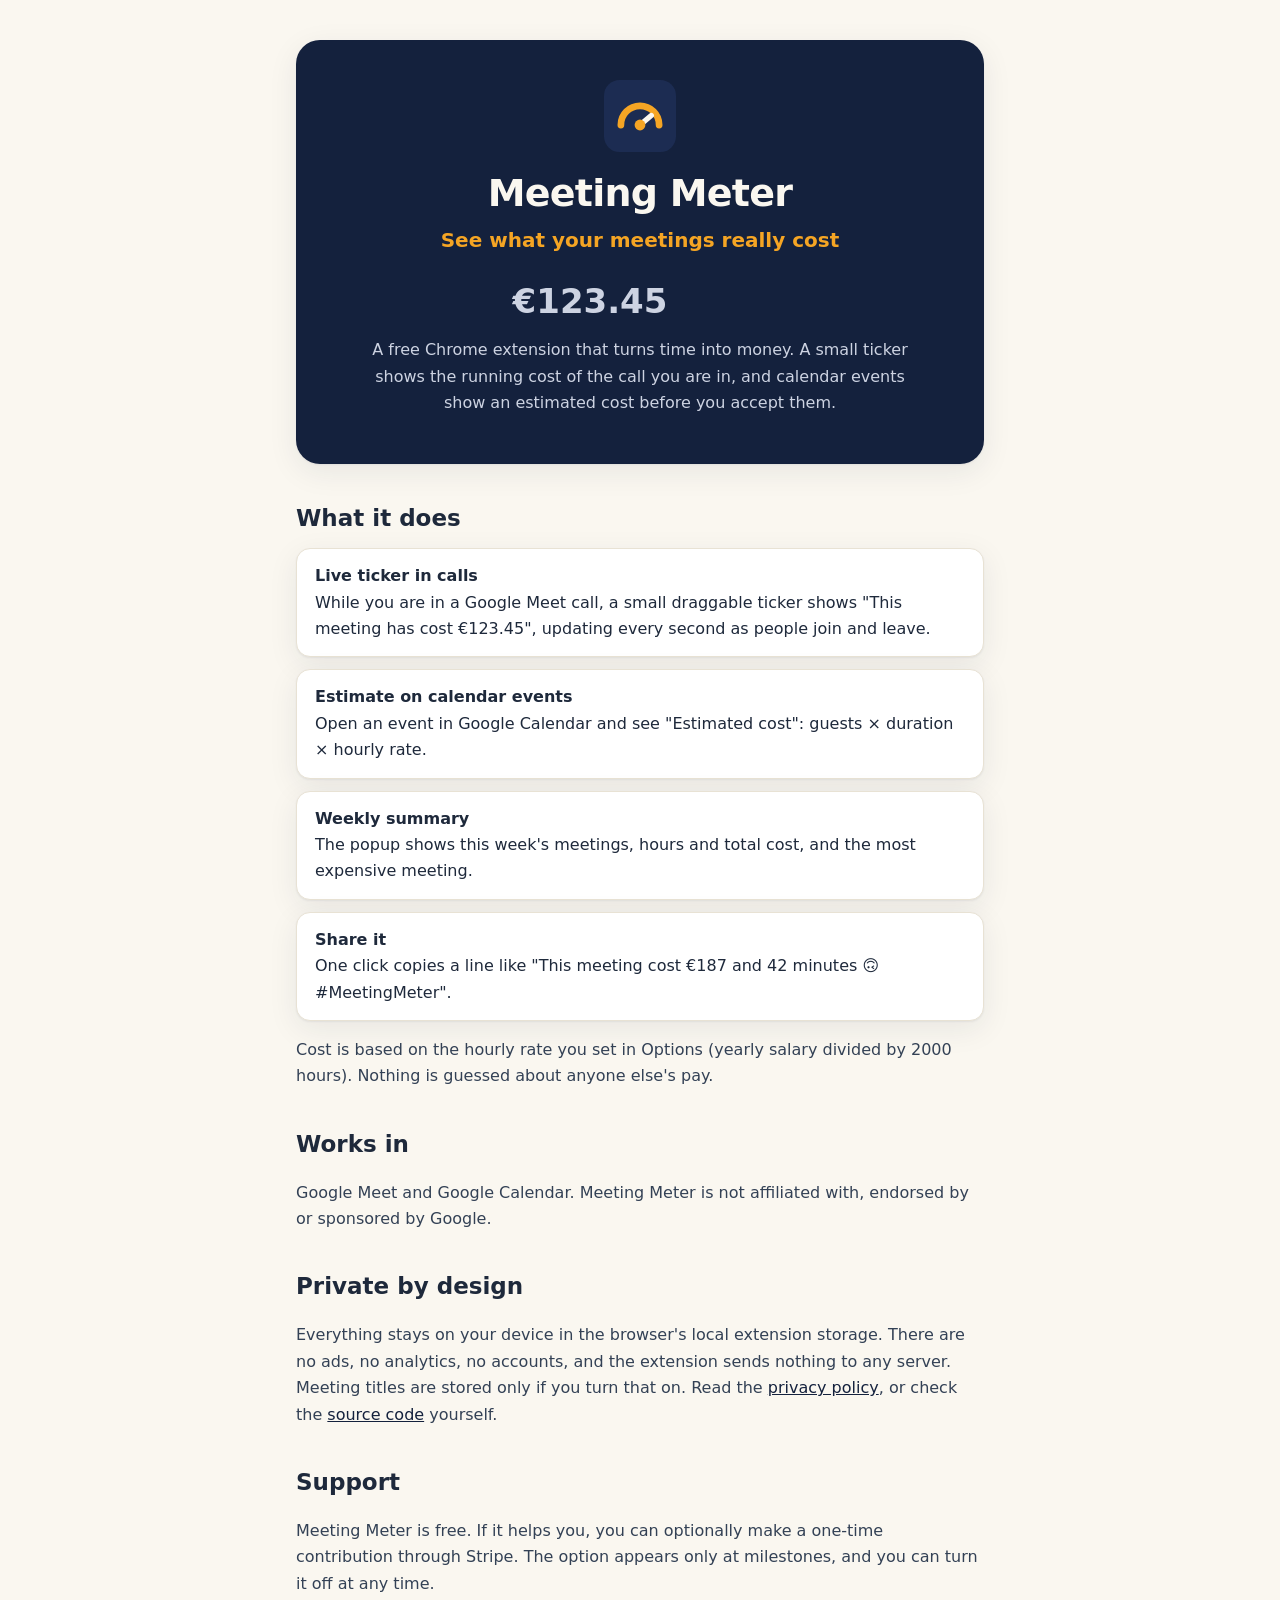
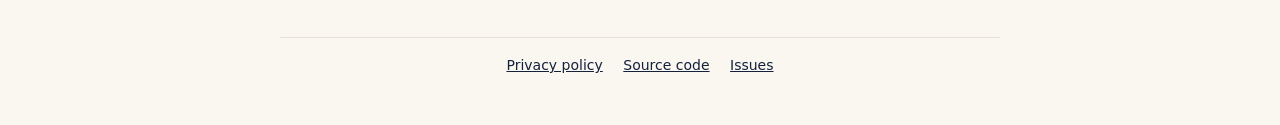
==== docs/index.html @ e9048bce "Meeting Meter 1.0.0: Meet ticker, Calendar estimate, weekly popup, Stripe donation module Co-Authore" ====
<!doctype html>
<html lang="en">
<head>
<meta charset="utf-8">
<meta name="viewport" content="width=device-width, initial-scale=1">
<title>Meeting Meter – See what your meetings cost</title>
<meta name="description" content="Meeting Meter is a free Chrome extension that shows a live cost ticker in your video calls and an estimated cost on calendar events. Private by design: everything stays on your device.">
<link rel="canonical" href="https://overcrasher.github.io/meeting-meter/">
<style>
:root{color-scheme:light dark;--bg:#faf7f0;--surface:#fff;--line:#e8e2d4;--fg:#1e293b;--muted:#334155;--navy:#14213d;--amber:#f5a524;--amber-ink:#8a5a00;--link:#14213d;--shadow:0 1px 2px rgba(20,33,61,.06),0 8px 30px rgba(20,33,61,.08)}
@media(prefers-color-scheme:dark){:root{--bg:#0e1730;--surface:#14213d;--line:#2a3a5e;--fg:#f1ede3;--muted:#c3cadb;--amber-ink:#f5a524;--link:#f5a524;--shadow:0 8px 30px rgba(0,0,0,.35)}}
*{box-sizing:border-box}body{margin:0;background:var(--bg);color:var(--fg);font:16px/1.65 -apple-system,"Segoe UI",system-ui,sans-serif;-webkit-font-smoothing:antialiased}
a{color:var(--link)}a:focus-visible{outline:2px solid var(--amber);outline-offset:2px}
main{max-width:720px;margin:0 auto;padding:40px 16px 24px}
h1{margin:12px 0 4px;font-size:38px;line-height:1.15;letter-spacing:-.02em}h2{margin:36px 0 10px;font-size:23px}
p,li{color:var(--muted)}
.hero{background:var(--navy);color:#faf7f0;border-radius:24px;padding:40px 24px;text-align:center;box-shadow:var(--shadow)}
.hero h1{color:#faf7f0}.hero p{color:#cdd3e2;max-width:540px;margin:8px auto}
.tag{font-size:20px;color:var(--amber)!important;font-weight:600}
.money{font-variant-numeric:tabular-nums;color:var(--amber);font-size:34px;font-weight:700;margin:16px 0 0!important}
.card{background:var(--surface);border:1px solid var(--line);border-radius:14px;padding:14px 18px;box-shadow:var(--shadow);margin:0 0 12px}
.card strong{display:block;color:var(--fg)}
footer{max-width:720px;margin:0 auto;padding:16px 16px 48px;border-top:1px solid var(--line);font-size:14px;text-align:center}footer a{margin:0 8px;display:inline-block}
</style>
</head>
<body>
<main>
  <header class="hero">
    <svg viewBox="0 0 32 32" width="72" height="72" aria-hidden="true"><rect width="32" height="32" rx="7" fill="#1c2c52"/><path d="M7.5 20a8.5 8.5 0 0 1 17 0" fill="none" stroke="#f5a524" stroke-width="3" stroke-linecap="round"/><path d="M16 20l5-4.2" stroke="#faf7f0" stroke-width="2.4" stroke-linecap="round"/><circle cx="16" cy="20" r="2.4" fill="#f5a524"/></svg>
    <h1>Meeting Meter</h1>
    <p class="tag">See what your meetings really cost</p>
    <p class="money" aria-hidden="true">€123.45</p>
    <p>A free Chrome extension that turns time into money. A small ticker shows the running cost of the call you are in, and calendar events show an estimated cost before you accept them.</p>
    <!-- TODO: add the "Add to Chrome" link here once the Chrome Web Store listing is live. -->
  </header>

  <section>
    <h2>What it does</h2>
    <div class="card"><strong>Live ticker in calls</strong>While you are in a Google Meet call, a small draggable ticker shows "This meeting has cost €123.45", updating every second as people join and leave.</div>
    <div class="card"><strong>Estimate on calendar events</strong>Open an event in Google Calendar and see "Estimated cost": guests × duration × hourly rate.</div>
    <div class="card"><strong>Weekly summary</strong>The popup shows this week's meetings, hours and total cost, and the most expensive meeting.</div>
    <div class="card"><strong>Share it</strong>One click copies a line like "This meeting cost €187 and 42 minutes 🙃 #MeetingMeter".</div>
    <p>Cost is based on the hourly rate you set in Options (yearly salary divided by 2000 hours). Nothing is guessed about anyone else's pay.</p>
  </section>

  <section>
    <h2>Works in</h2>
    <p>Google Meet and Google Calendar. Meeting Meter is not affiliated with, endorsed by or sponsored by Google.</p>
  </section>

  <section>
    <h2>Private by design</h2>
    <p>Everything stays on your device in the browser's local extension storage. There are no ads, no analytics, no accounts, and the extension sends nothing to any server. Meeting titles are stored only if you turn that on. Read the <a href="privacy.html">privacy policy</a>, or check the <a href="https://github.com/Overcrasher/meeting-meter">source code</a> yourself.</p>
  </section>

  <section>
    <h2>Support</h2>
    <p>Meeting Meter is free. If it helps you, you can optionally make a one-time contribution through Stripe. The option appears only at milestones, and you can turn it off at any time.</p>
  </section>
</main>
<footer>
  <a href="privacy.html">Privacy policy</a>
  <a href="https://github.com/Overcrasher/meeting-meter">Source code</a>
  <a href="https://github.com/Overcrasher/meeting-meter/issues">Issues</a>
</footer>
</body>
</html>
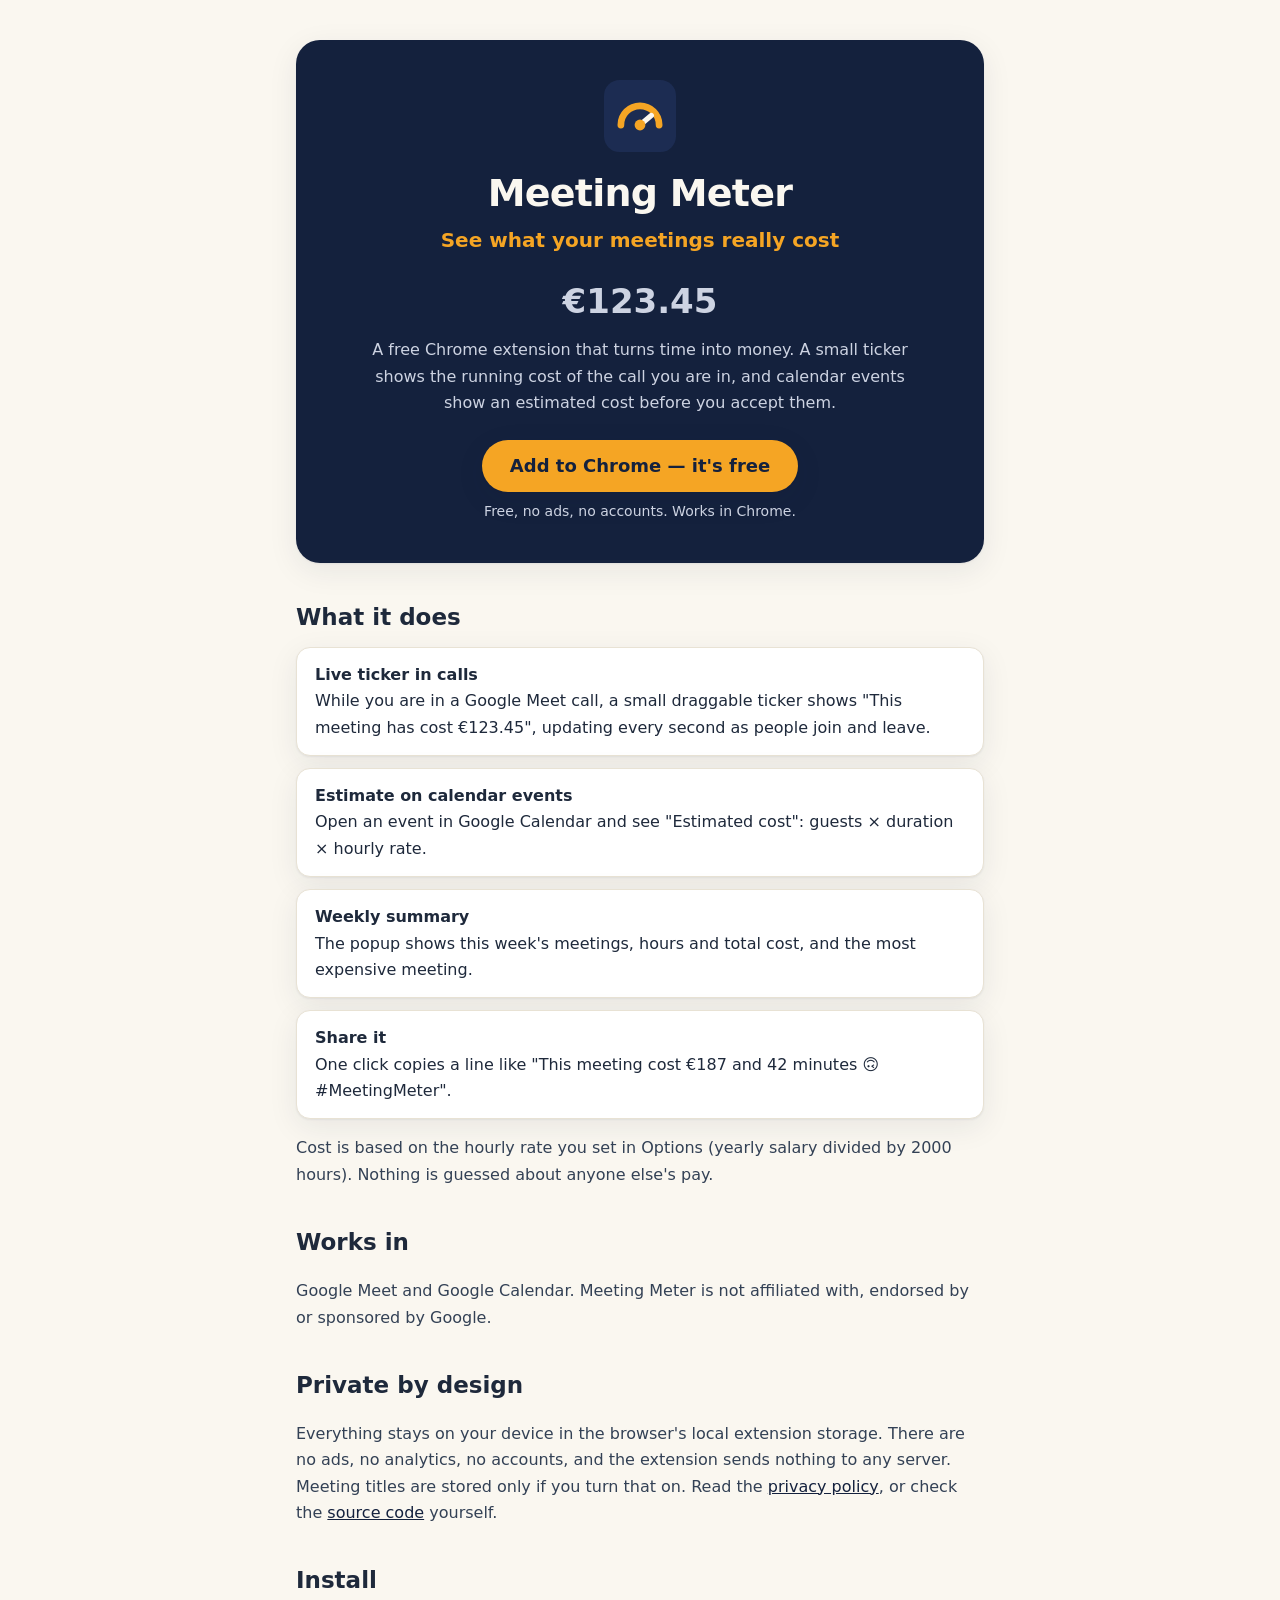
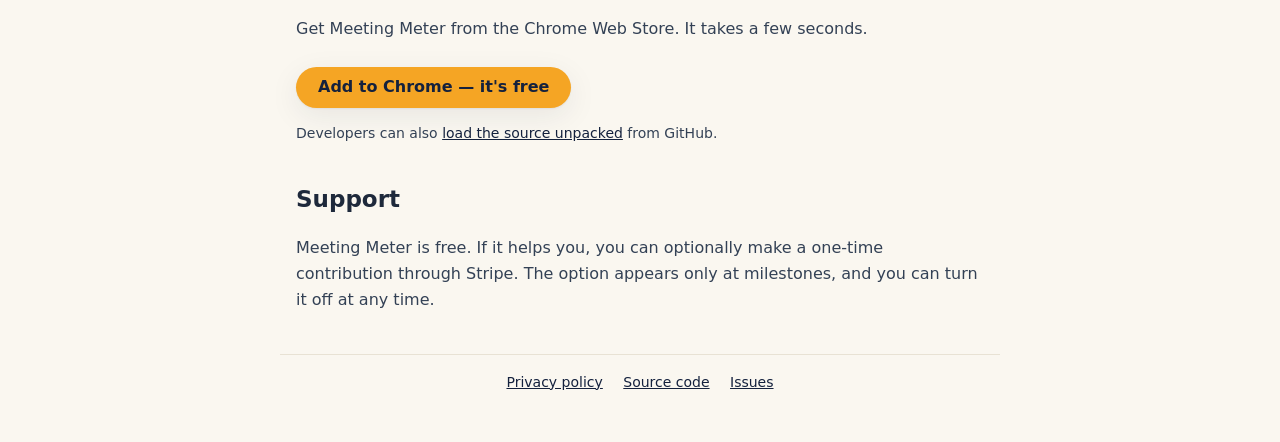
==== commit db3716b7: "Link the published Chrome Web Store page from the homepage and README Co-Authored-By: Claude Opus 5." ====
--- a/docs/index.html
+++ b/docs/index.html
@@ -17,7 +17,14 @@
 .hero{background:var(--navy);color:#faf7f0;border-radius:24px;padding:40px 24px;text-align:center;box-shadow:var(--shadow)}
 .hero h1{color:#faf7f0}.hero p{color:#cdd3e2;max-width:540px;margin:8px auto}
 .tag{font-size:20px;color:var(--amber)!important;font-weight:600}
-.money{font-variant-numeric:tabular-nums;color:var(--amber);font-size:34px;font-weight:700;margin:16px 0 0!important}
+.money{font-variant-numeric:tabular-nums;color:var(--amber);font-size:34px;font-weight:700;margin:16px auto 0!important}
+.cta{margin:24px auto 0!important}
+.btn{display:inline-block;background:var(--amber);color:#14213d;font-weight:700;font-size:18px;line-height:1.3;text-decoration:none;padding:14px 28px;border-radius:999px;box-shadow:var(--shadow)}
+.btn:hover{filter:brightness(1.08)}.btn:focus-visible{outline:2px solid #faf7f0;outline-offset:3px}
+.btn.sm{font-size:16px;padding:10px 22px}
+.free{margin:8px auto 0!important;font-size:14px}
+.dev{font-size:14px}
+@media(max-width:480px){h1{font-size:32px}.hero{padding:32px 16px}.btn{display:block;padding:14px 16px}}
 .card{background:var(--surface);border:1px solid var(--line);border-radius:14px;padding:14px 18px;box-shadow:var(--shadow);margin:0 0 12px}
 .card strong{display:block;color:var(--fg)}
 footer{max-width:720px;margin:0 auto;padding:16px 16px 48px;border-top:1px solid var(--line);font-size:14px;text-align:center}footer a{margin:0 8px;display:inline-block}
@@ -31,7 +38,8 @@
     <p class="tag">See what your meetings really cost</p>
     <p class="money" aria-hidden="true">€123.45</p>
     <p>A free Chrome extension that turns time into money. A small ticker shows the running cost of the call you are in, and calendar events show an estimated cost before you accept them.</p>
-    <!-- TODO: add the "Add to Chrome" link here once the Chrome Web Store listing is live. -->
+    <p class="cta"><a class="btn" href="https://chromewebstore.google.com/detail/meeting-meter/ffkniocclnaojfdcoofnjkfnihnpgnlb" target="_blank" rel="noopener">Add to Chrome — it's free</a></p>
+    <p class="free">Free, no ads, no accounts. Works in Chrome.</p>
   </header>
 
   <section>
@@ -54,6 +62,13 @@
   </section>
 
   <section>
+    <h2>Install</h2>
+    <p>Get Meeting Meter from the Chrome Web Store. It takes a few seconds.</p>
+    <p class="cta"><a class="btn sm" href="https://chromewebstore.google.com/detail/meeting-meter/ffkniocclnaojfdcoofnjkfnihnpgnlb" target="_blank" rel="noopener">Add to Chrome — it's free</a></p>
+    <p class="dev">Developers can also <a href="https://github.com/Overcrasher/meeting-meter" rel="noopener">load the source unpacked</a> from GitHub.</p>
+  </section>
+
+  <section>
     <h2>Support</h2>
     <p>Meeting Meter is free. If it helps you, you can optionally make a one-time contribution through Stripe. The option appears only at milestones, and you can turn it off at any time.</p>
   </section>
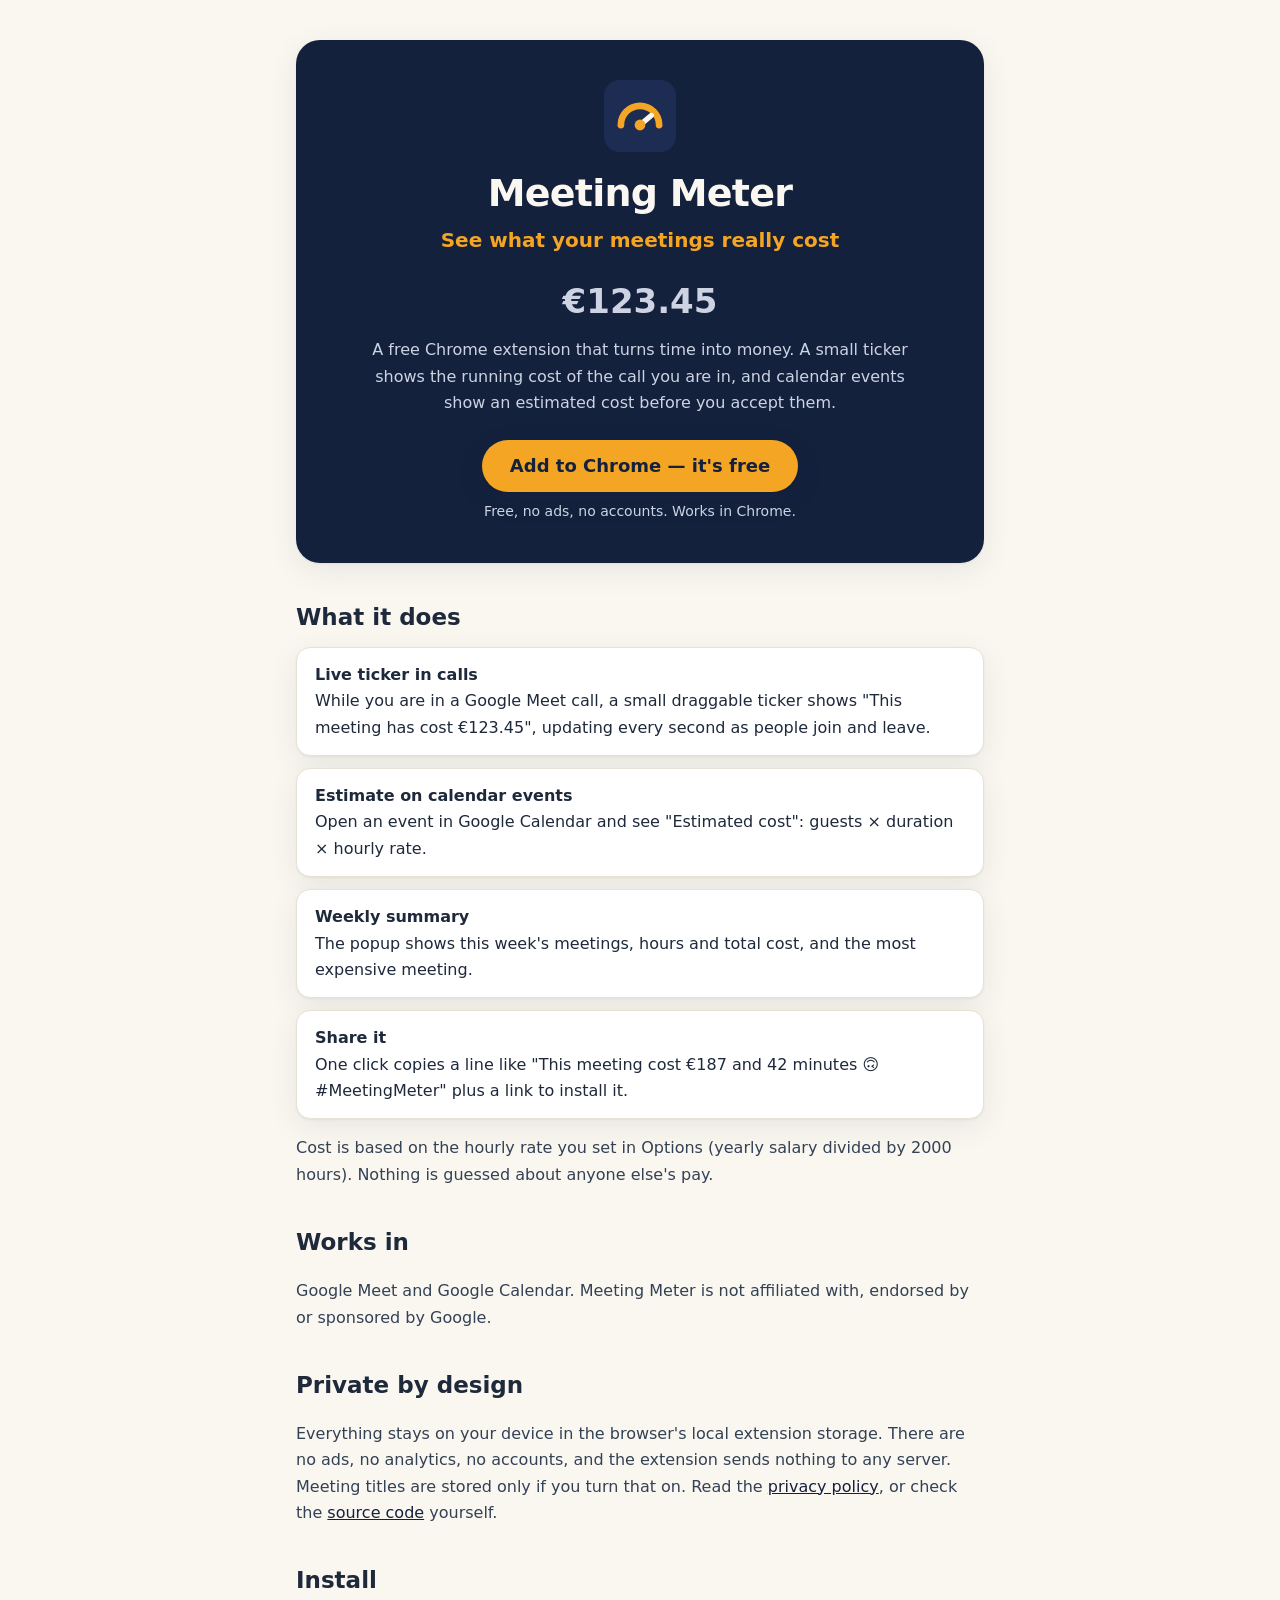
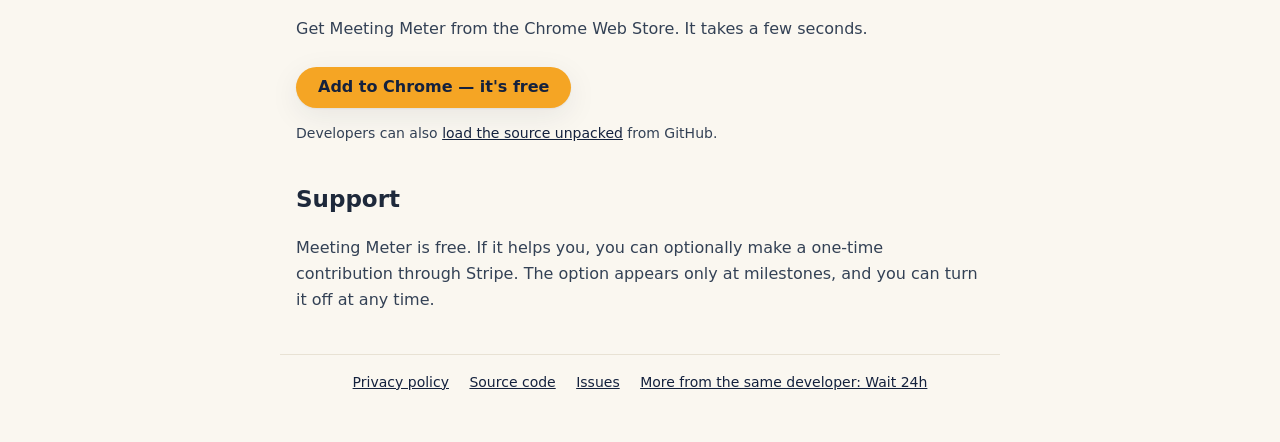
==== commit 2a2d5de2: "1.0.1: store link in the Share text, rate and cross-promotion links in Options and on the homepage C" ====
--- a/docs/index.html
+++ b/docs/index.html
@@ -47,7 +47,7 @@
     <div class="card"><strong>Live ticker in calls</strong>While you are in a Google Meet call, a small draggable ticker shows "This meeting has cost €123.45", updating every second as people join and leave.</div>
     <div class="card"><strong>Estimate on calendar events</strong>Open an event in Google Calendar and see "Estimated cost": guests × duration × hourly rate.</div>
     <div class="card"><strong>Weekly summary</strong>The popup shows this week's meetings, hours and total cost, and the most expensive meeting.</div>
-    <div class="card"><strong>Share it</strong>One click copies a line like "This meeting cost €187 and 42 minutes 🙃 #MeetingMeter".</div>
+    <div class="card"><strong>Share it</strong>One click copies a line like "This meeting cost €187 and 42 minutes 🙃 #MeetingMeter" plus a link to install it.</div>
     <p>Cost is based on the hourly rate you set in Options (yearly salary divided by 2000 hours). Nothing is guessed about anyone else's pay.</p>
   </section>
 
@@ -77,6 +77,7 @@
   <a href="privacy.html">Privacy policy</a>
   <a href="https://github.com/Overcrasher/meeting-meter">Source code</a>
   <a href="https://github.com/Overcrasher/meeting-meter/issues">Issues</a>
+  <a href="https://chromewebstore.google.com/detail/wait-24h/pkgdjohoemjkejcbfbkfobbbjcpdabme">More from the same developer: Wait 24h</a>
 </footer>
 </body>
 </html>
